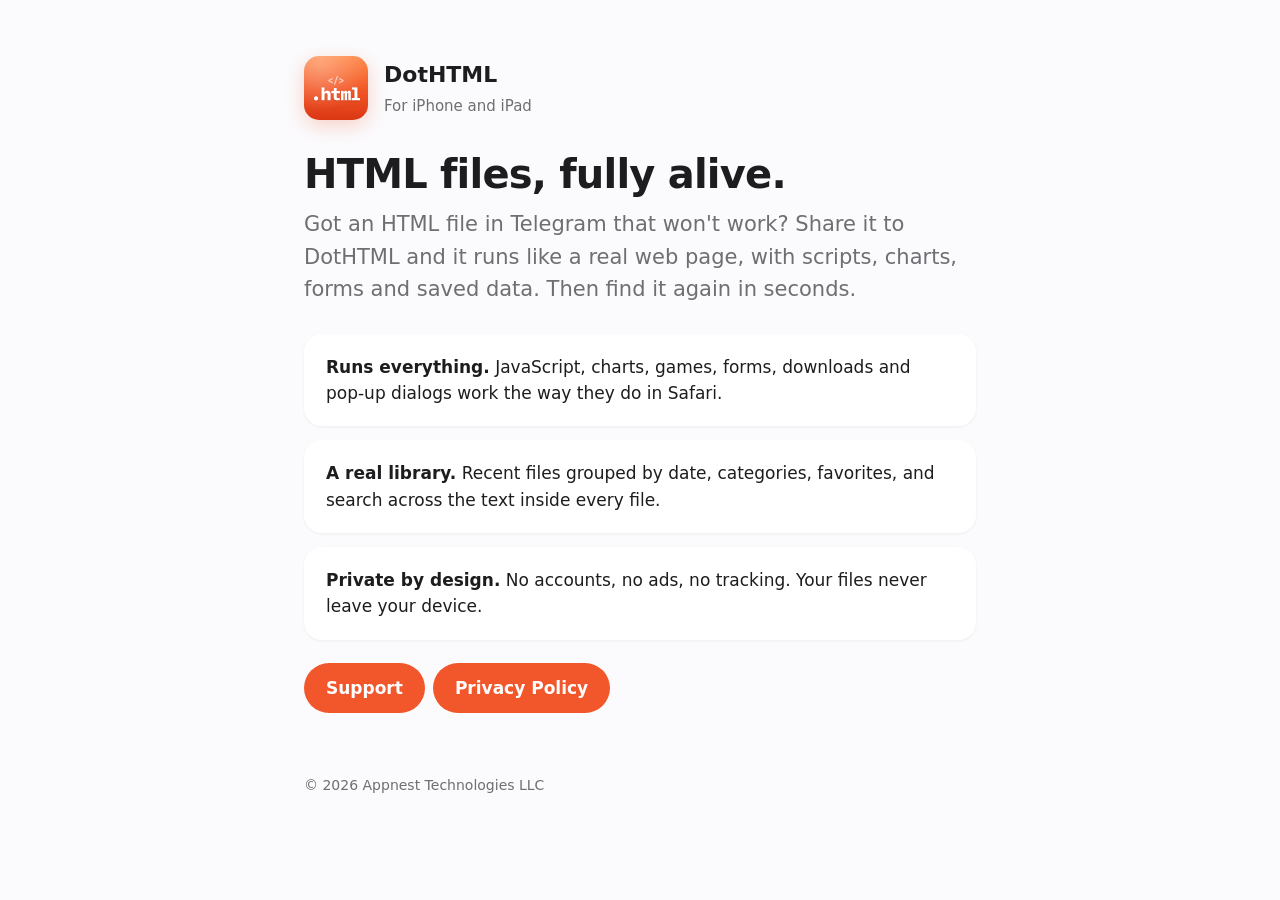
==== index.html @ ebc21157 "DotHTML website: landing, privacy policy, support Co-Authored-By: Claude Opus 5.5 <noreply@anthropic" ====
<!DOCTYPE html>
<html lang="en"><head><meta charset="utf-8"><meta name="viewport" content="width=device-width, initial-scale=1">
<title>DotHTML — Open HTML files on iPhone and iPad</title>
<meta name="description" content="DotHTML opens HTML files from Telegram, Files and Mail and runs them like a real browser: scripts, charts, forms and all.">
<link rel="stylesheet" href="style.css"><link rel="icon" href="icon.png"></head>
<body><main>
<header><img src="icon.png" alt=""><div><b>DotHTML</b><span>For iPhone and iPad</span></div></header>
<h1>HTML files, fully alive.</h1>
<p class="lead">Got an HTML file in Telegram that won't work? Share it to DotHTML and it runs like a real web page, with scripts, charts, forms and saved data. Then find it again in seconds.</p>
<div class="card"><b>Runs everything.</b> JavaScript, charts, games, forms, downloads and pop-up dialogs work the way they do in Safari.</div>
<div class="card"><b>A real library.</b> Recent files grouped by date, categories, favorites, and search across the text inside every file.</div>
<div class="card"><b>Private by design.</b> No accounts, no ads, no tracking. Your files never leave your device.</div>
<p><a class="btn" href="support/">Support</a><a class="btn" href="privacy/">Privacy Policy</a></p>
<footer>© 2026 Appnest Technologies LLC</footer>
</main></body></html>
---- style.css ----
:root{--accent:#f2562b;--text:#1d1d1f;--muted:#6e6e73;--bg:#fbfbfd;--card:#fff}
@media (prefers-color-scheme:dark){:root{--accent:#ff6a3a;--text:#f5f5f7;--muted:#a1a1a6;--bg:#000;--card:#1c1c1e}}
*{box-sizing:border-box}body{margin:0;font:17px/1.55 -apple-system,BlinkMacSystemFont,"SF Pro Text",system-ui,sans-serif;color:var(--text);background:var(--bg)}
main{max-width:720px;margin:0 auto;padding:56px 24px 80px}a{color:var(--accent)}
header{display:flex;align-items:center;gap:16px;margin-bottom:32px}header img{width:64px;height:64px;border-radius:15px;box-shadow:0 6px 20px #f2562b40}
header a{text-decoration:none;color:inherit}header b{font-size:22px;display:block}header span{color:var(--muted);font-size:15px}
h1{font-size:40px;line-height:1.1;letter-spacing:-.02em;margin:0 0 12px}h2{font-size:22px;margin:36px 0 8px}p.lead{font-size:21px;color:var(--muted);margin:0 0 28px}
.card{background:var(--card);border-radius:18px;padding:20px 22px;margin:14px 0;box-shadow:0 1px 3px #0000000f}
.btn{display:inline-block;background:var(--accent);color:#fff;text-decoration:none;font-weight:600;padding:12px 22px;border-radius:999px;margin:6px 8px 6px 0}
footer{margin-top:56px;color:var(--muted);font-size:14px}footer a{color:var(--muted)}
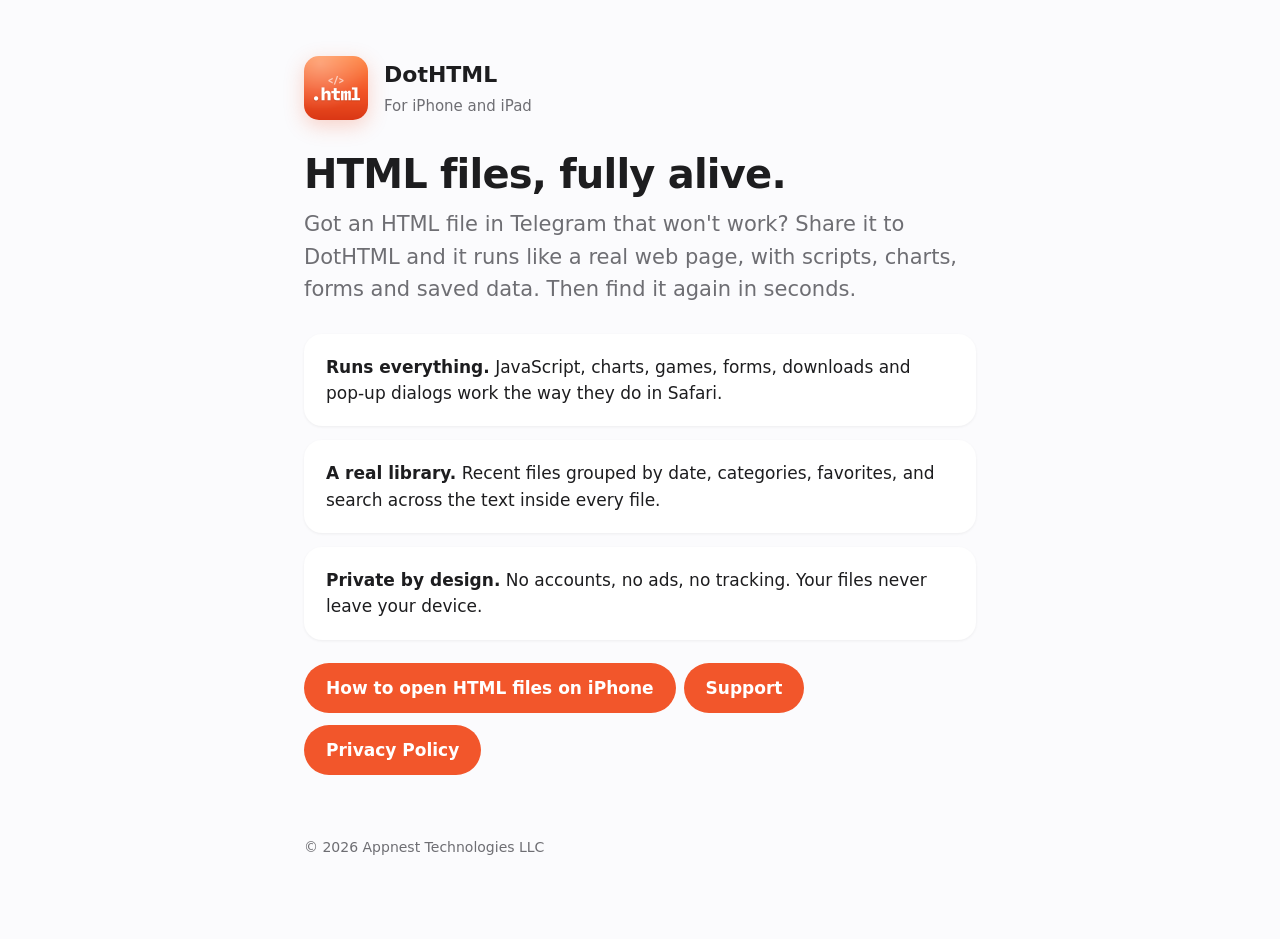
==== commit 6c37e03e: "Add help article: how to open HTML files on iPhone and iPad; sitemap Co-Authored-By: Claude Opus 5.5" ====
--- a/index.html
+++ b/index.html
@@ -1,6 +1,7 @@
 <!DOCTYPE html>
 <html lang="en"><head><meta charset="utf-8"><meta name="viewport" content="width=device-width, initial-scale=1">
 <title>DotHTML — Open HTML files on iPhone and iPad</title>
+<link rel="canonical" href="https://appnest-tech.github.io/dothtml/">
 <meta name="description" content="DotHTML opens HTML files from Telegram, Files and Mail and runs them like a real browser: scripts, charts, forms and all.">
 <link rel="stylesheet" href="style.css"><link rel="icon" href="icon.png"></head>
 <body><main>
@@ -10,6 +11,6 @@
 <div class="card"><b>Runs everything.</b> JavaScript, charts, games, forms, downloads and pop-up dialogs work the way they do in Safari.</div>
 <div class="card"><b>A real library.</b> Recent files grouped by date, categories, favorites, and search across the text inside every file.</div>
 <div class="card"><b>Private by design.</b> No accounts, no ads, no tracking. Your files never leave your device.</div>
-<p><a class="btn" href="support/">Support</a><a class="btn" href="privacy/">Privacy Policy</a></p>
+<p><a class="btn" href="help/open-html-files-on-iphone/">How to open HTML files on iPhone</a><a class="btn" href="support/">Support</a><a class="btn" href="privacy/">Privacy Policy</a></p>
 <footer>© 2026 Appnest Technologies LLC</footer>
 </main></body></html>
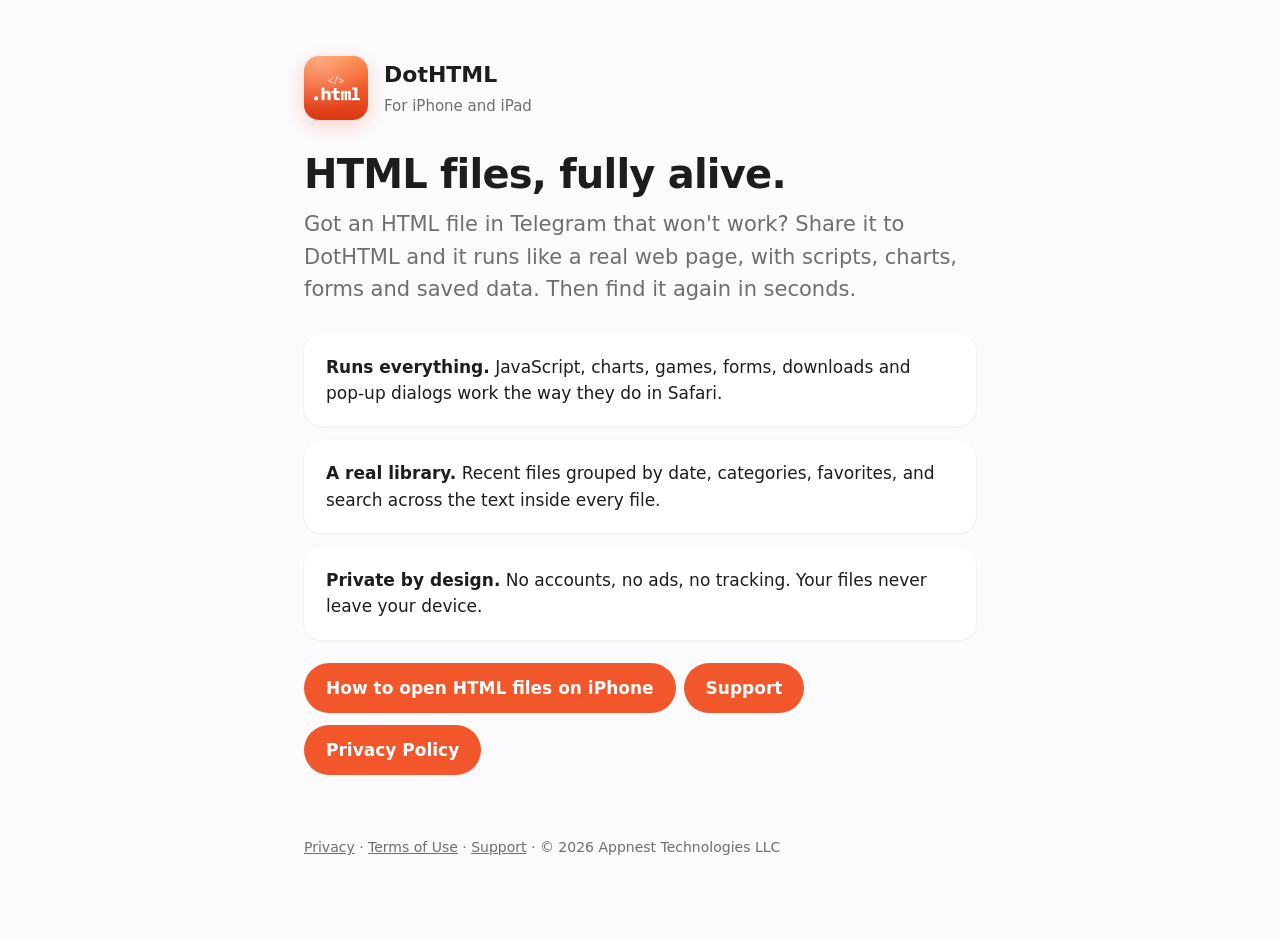
==== commit 1b2878d7: "Terms of Use; privacy policy for 1.1 (server features, account, processors, deletion); footers and s" ====
--- a/index.html
+++ b/index.html
@@ -1,7 +1,7 @@
 <!DOCTYPE html>
 <html lang="en"><head><meta charset="utf-8"><meta name="viewport" content="width=device-width, initial-scale=1">
 <title>DotHTML — Open HTML files on iPhone and iPad</title>
-<link rel="canonical" href="https://appnest-tech.github.io/dothtml/">
+<link rel="canonical" href="https://dothtml.app/">
 <meta name="description" content="DotHTML opens HTML files from Telegram, Files and Mail and runs them like a real browser: scripts, charts, forms and all.">
 <link rel="stylesheet" href="style.css"><link rel="icon" href="icon.png"></head>
 <body><main>
@@ -12,5 +12,5 @@
 <div class="card"><b>A real library.</b> Recent files grouped by date, categories, favorites, and search across the text inside every file.</div>
 <div class="card"><b>Private by design.</b> No accounts, no ads, no tracking. Your files never leave your device.</div>
 <p><a class="btn" href="help/open-html-files-on-iphone/">How to open HTML files on iPhone</a><a class="btn" href="support/">Support</a><a class="btn" href="privacy/">Privacy Policy</a></p>
-<footer>© 2026 Appnest Technologies LLC</footer>
+<footer><a href="privacy/">Privacy</a> · <a href="terms/">Terms of Use</a> · <a href="support/">Support</a> · © 2026 Appnest Technologies LLC</footer>
 </main></body></html>
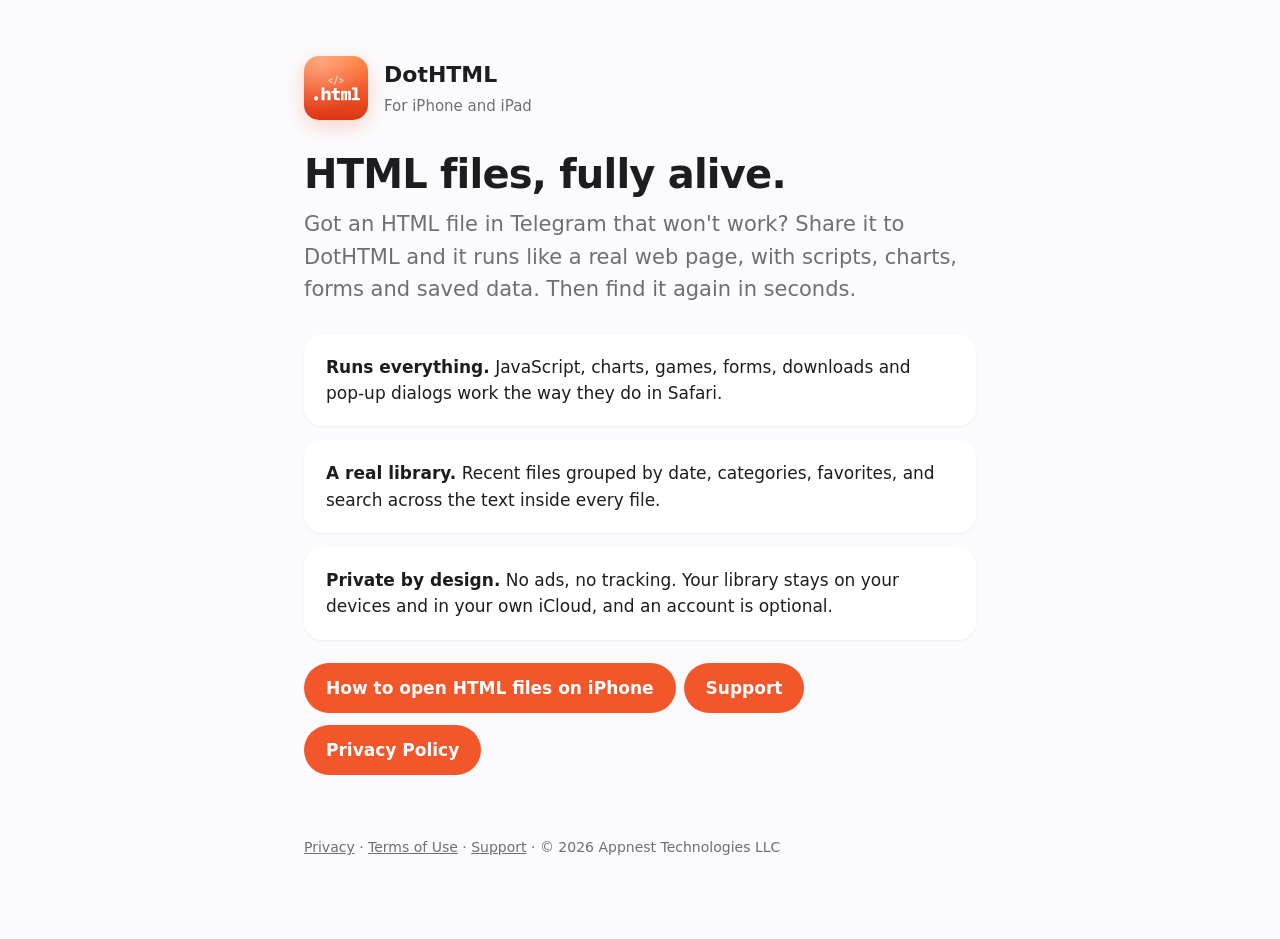
==== commit 0c69d7cf: "Home page: no more 'no accounts, files never leave your device' Co-Authored-By: Claude Opus 5.5 <nor" ====
--- a/index.html
+++ b/index.html
@@ -10,7 +10,7 @@
 <p class="lead">Got an HTML file in Telegram that won't work? Share it to DotHTML and it runs like a real web page, with scripts, charts, forms and saved data. Then find it again in seconds.</p>
 <div class="card"><b>Runs everything.</b> JavaScript, charts, games, forms, downloads and pop-up dialogs work the way they do in Safari.</div>
 <div class="card"><b>A real library.</b> Recent files grouped by date, categories, favorites, and search across the text inside every file.</div>
-<div class="card"><b>Private by design.</b> No accounts, no ads, no tracking. Your files never leave your device.</div>
+<div class="card"><b>Private by design.</b> No ads, no tracking. Your library stays on your devices and in your own iCloud, and an account is optional.</div>
 <p><a class="btn" href="help/open-html-files-on-iphone/">How to open HTML files on iPhone</a><a class="btn" href="support/">Support</a><a class="btn" href="privacy/">Privacy Policy</a></p>
 <footer><a href="privacy/">Privacy</a> · <a href="terms/">Terms of Use</a> · <a href="support/">Support</a> · © 2026 Appnest Technologies LLC</footer>
 </main></body></html>
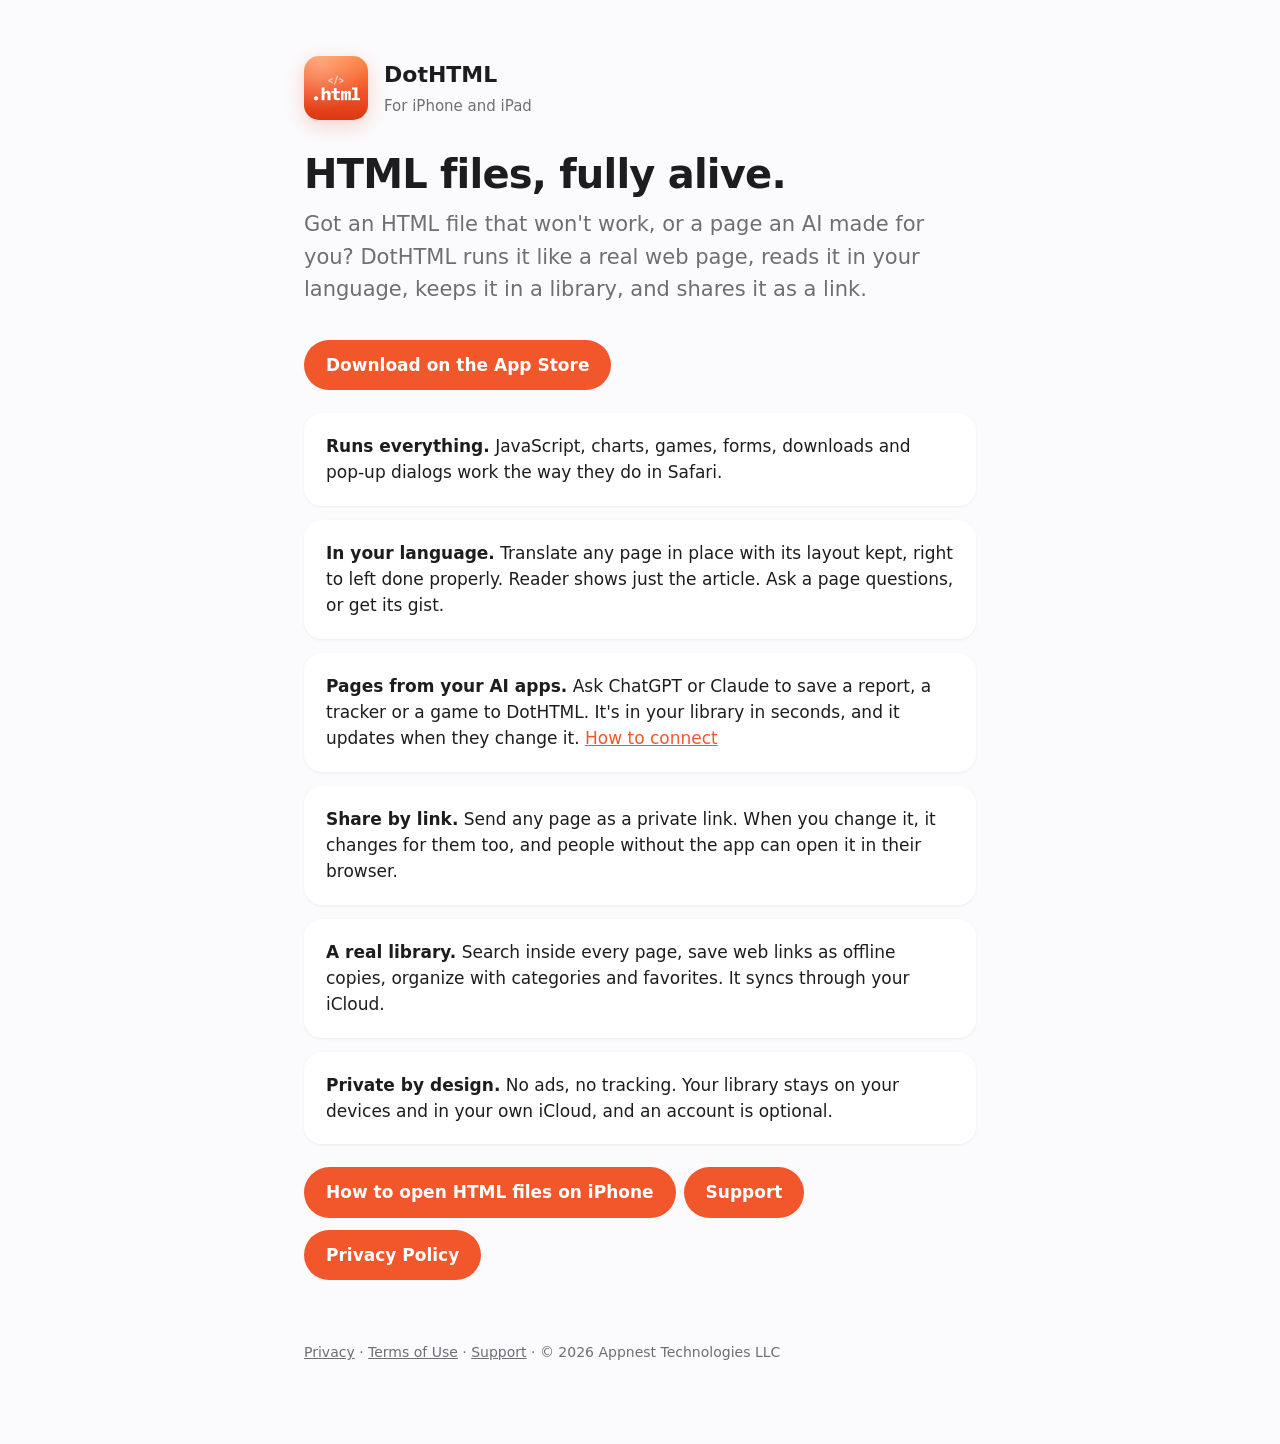
==== commit 926d4668: "Home page for 1.1 (publish with the release): translation, AI apps, sharing by link, App Store butto" ====
--- a/index.html
+++ b/index.html
@@ -1,15 +1,19 @@
 <!DOCTYPE html>
 <html lang="en"><head><meta charset="utf-8"><meta name="viewport" content="width=device-width, initial-scale=1">
-<title>DotHTML — Open HTML files on iPhone and iPad</title>
+<title>DotHTML — Open, read and share HTML files on iPhone and iPad</title>
 <link rel="canonical" href="https://dothtml.app/">
-<meta name="description" content="DotHTML opens HTML files from Telegram, Files and Mail and runs them like a real browser: scripts, charts, forms and all.">
+<meta name="description" content="DotHTML opens HTML files like a real browser, translates them into your language, keeps the pages ChatGPT and Claude make, and shares any page as a link that stays up to date.">
 <link rel="stylesheet" href="style.css"><link rel="icon" href="icon.png"></head>
 <body><main>
 <header><img src="icon.png" alt=""><div><b>DotHTML</b><span>For iPhone and iPad</span></div></header>
 <h1>HTML files, fully alive.</h1>
-<p class="lead">Got an HTML file in Telegram that won't work? Share it to DotHTML and it runs like a real web page, with scripts, charts, forms and saved data. Then find it again in seconds.</p>
+<p class="lead">Got an HTML file that won't work, or a page an AI made for you? DotHTML runs it like a real web page, reads it in your language, keeps it in a library, and shares it as a link.</p>
+<p><a class="btn" href="https://apps.apple.com/app/id6824261500">Download on the App Store</a></p>
 <div class="card"><b>Runs everything.</b> JavaScript, charts, games, forms, downloads and pop-up dialogs work the way they do in Safari.</div>
-<div class="card"><b>A real library.</b> Recent files grouped by date, categories, favorites, and search across the text inside every file.</div>
+<div class="card"><b>In your language.</b> Translate any page in place with its layout kept, right to left done properly. Reader shows just the article. Ask a page questions, or get its gist.</div>
+<div class="card"><b>Pages from your AI apps.</b> Ask ChatGPT or Claude to save a report, a tracker or a game to DotHTML. It's in your library in seconds, and it updates when they change it. <a href="connect">How to connect</a></div>
+<div class="card"><b>Share by link.</b> Send any page as a private link. When you change it, it changes for them too, and people without the app can open it in their browser.</div>
+<div class="card"><b>A real library.</b> Search inside every page, save web links as offline copies, organize with categories and favorites. It syncs through your iCloud.</div>
 <div class="card"><b>Private by design.</b> No ads, no tracking. Your library stays on your devices and in your own iCloud, and an account is optional.</div>
 <p><a class="btn" href="help/open-html-files-on-iphone/">How to open HTML files on iPhone</a><a class="btn" href="support/">Support</a><a class="btn" href="privacy/">Privacy Policy</a></p>
 <footer><a href="privacy/">Privacy</a> · <a href="terms/">Terms of Use</a> · <a href="support/">Support</a> · © 2026 Appnest Technologies LLC</footer>
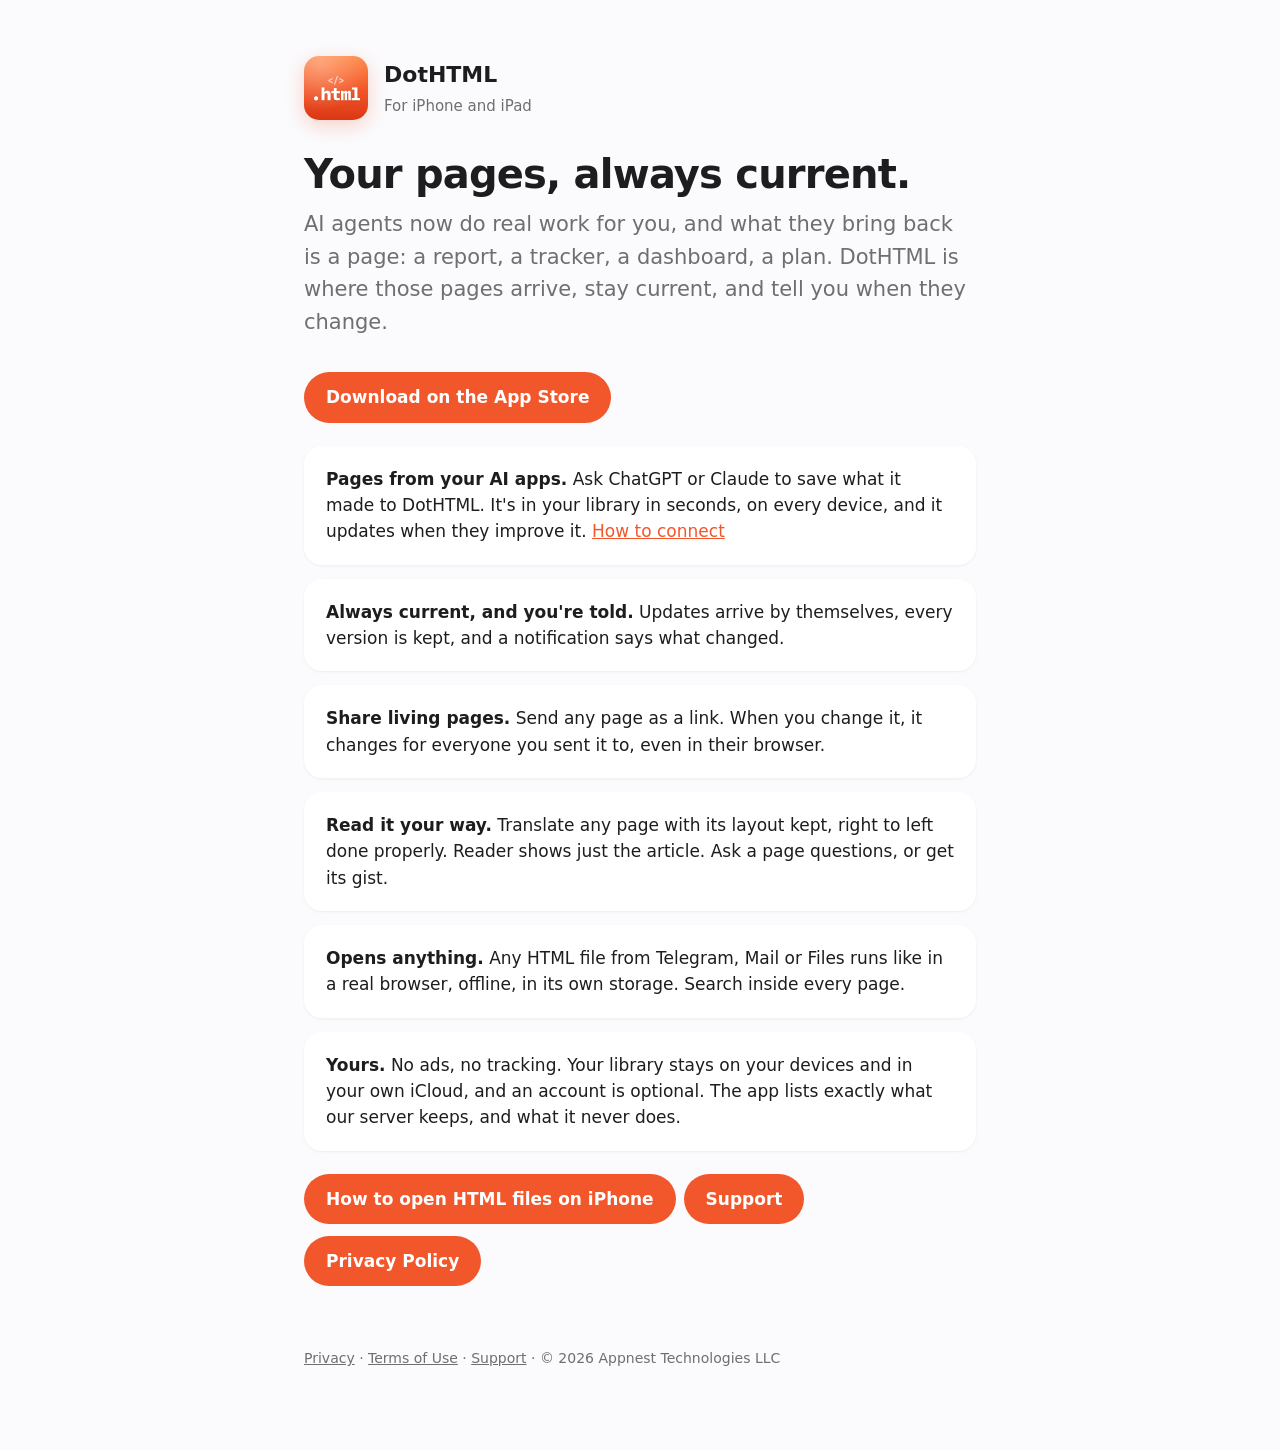
==== commit ebc92423: "Home page for 1.1 from the positioning: your pages, always current Co-Authored-By: Claude Opus 5.5 <" ====
--- a/index.html
+++ b/index.html
@@ -1,20 +1,20 @@
 <!DOCTYPE html>
 <html lang="en"><head><meta charset="utf-8"><meta name="viewport" content="width=device-width, initial-scale=1">
-<title>DotHTML — Open, read and share HTML files on iPhone and iPad</title>
+<title>DotHTML — Your AI's pages, always current</title>
 <link rel="canonical" href="https://dothtml.app/">
-<meta name="description" content="DotHTML opens HTML files like a real browser, translates them into your language, keeps the pages ChatGPT and Claude make, and shares any page as a link that stays up to date.">
+<meta name="description" content="DotHTML is where the reports, trackers and plans your AI agents and other people make for you arrive, stay current, and tell you when they change. Share them as living links, read them in your language, and open any HTML file like a real browser.">
 <link rel="stylesheet" href="style.css"><link rel="icon" href="icon.png"></head>
 <body><main>
 <header><img src="icon.png" alt=""><div><b>DotHTML</b><span>For iPhone and iPad</span></div></header>
-<h1>HTML files, fully alive.</h1>
-<p class="lead">Got an HTML file that won't work, or a page an AI made for you? DotHTML runs it like a real web page, reads it in your language, keeps it in a library, and shares it as a link.</p>
+<h1>Your pages, always current.</h1>
+<p class="lead">AI agents now do real work for you, and what they bring back is a page: a report, a tracker, a dashboard, a plan. DotHTML is where those pages arrive, stay current, and tell you when they change.</p>
 <p><a class="btn" href="https://apps.apple.com/app/id6824261500">Download on the App Store</a></p>
-<div class="card"><b>Runs everything.</b> JavaScript, charts, games, forms, downloads and pop-up dialogs work the way they do in Safari.</div>
-<div class="card"><b>In your language.</b> Translate any page in place with its layout kept, right to left done properly. Reader shows just the article. Ask a page questions, or get its gist.</div>
-<div class="card"><b>Pages from your AI apps.</b> Ask ChatGPT or Claude to save a report, a tracker or a game to DotHTML. It's in your library in seconds, and it updates when they change it. <a href="connect">How to connect</a></div>
-<div class="card"><b>Share by link.</b> Send any page as a private link. When you change it, it changes for them too, and people without the app can open it in their browser.</div>
-<div class="card"><b>A real library.</b> Search inside every page, save web links as offline copies, organize with categories and favorites. It syncs through your iCloud.</div>
-<div class="card"><b>Private by design.</b> No ads, no tracking. Your library stays on your devices and in your own iCloud, and an account is optional.</div>
+<div class="card"><b>Pages from your AI apps.</b> Ask ChatGPT or Claude to save what it made to DotHTML. It's in your library in seconds, on every device, and it updates when they improve it. <a href="connect">How to connect</a></div>
+<div class="card"><b>Always current, and you're told.</b> Updates arrive by themselves, every version is kept, and a notification says what changed.</div>
+<div class="card"><b>Share living pages.</b> Send any page as a link. When you change it, it changes for everyone you sent it to, even in their browser.</div>
+<div class="card"><b>Read it your way.</b> Translate any page with its layout kept, right to left done properly. Reader shows just the article. Ask a page questions, or get its gist.</div>
+<div class="card"><b>Opens anything.</b> Any HTML file from Telegram, Mail or Files runs like in a real browser, offline, in its own storage. Search inside every page.</div>
+<div class="card"><b>Yours.</b> No ads, no tracking. Your library stays on your devices and in your own iCloud, and an account is optional. The app lists exactly what our server keeps, and what it never does.</div>
 <p><a class="btn" href="help/open-html-files-on-iphone/">How to open HTML files on iPhone</a><a class="btn" href="support/">Support</a><a class="btn" href="privacy/">Privacy Policy</a></p>
 <footer><a href="privacy/">Privacy</a> · <a href="terms/">Terms of Use</a> · <a href="support/">Support</a> · © 2026 Appnest Technologies LLC</footer>
 </main></body></html>
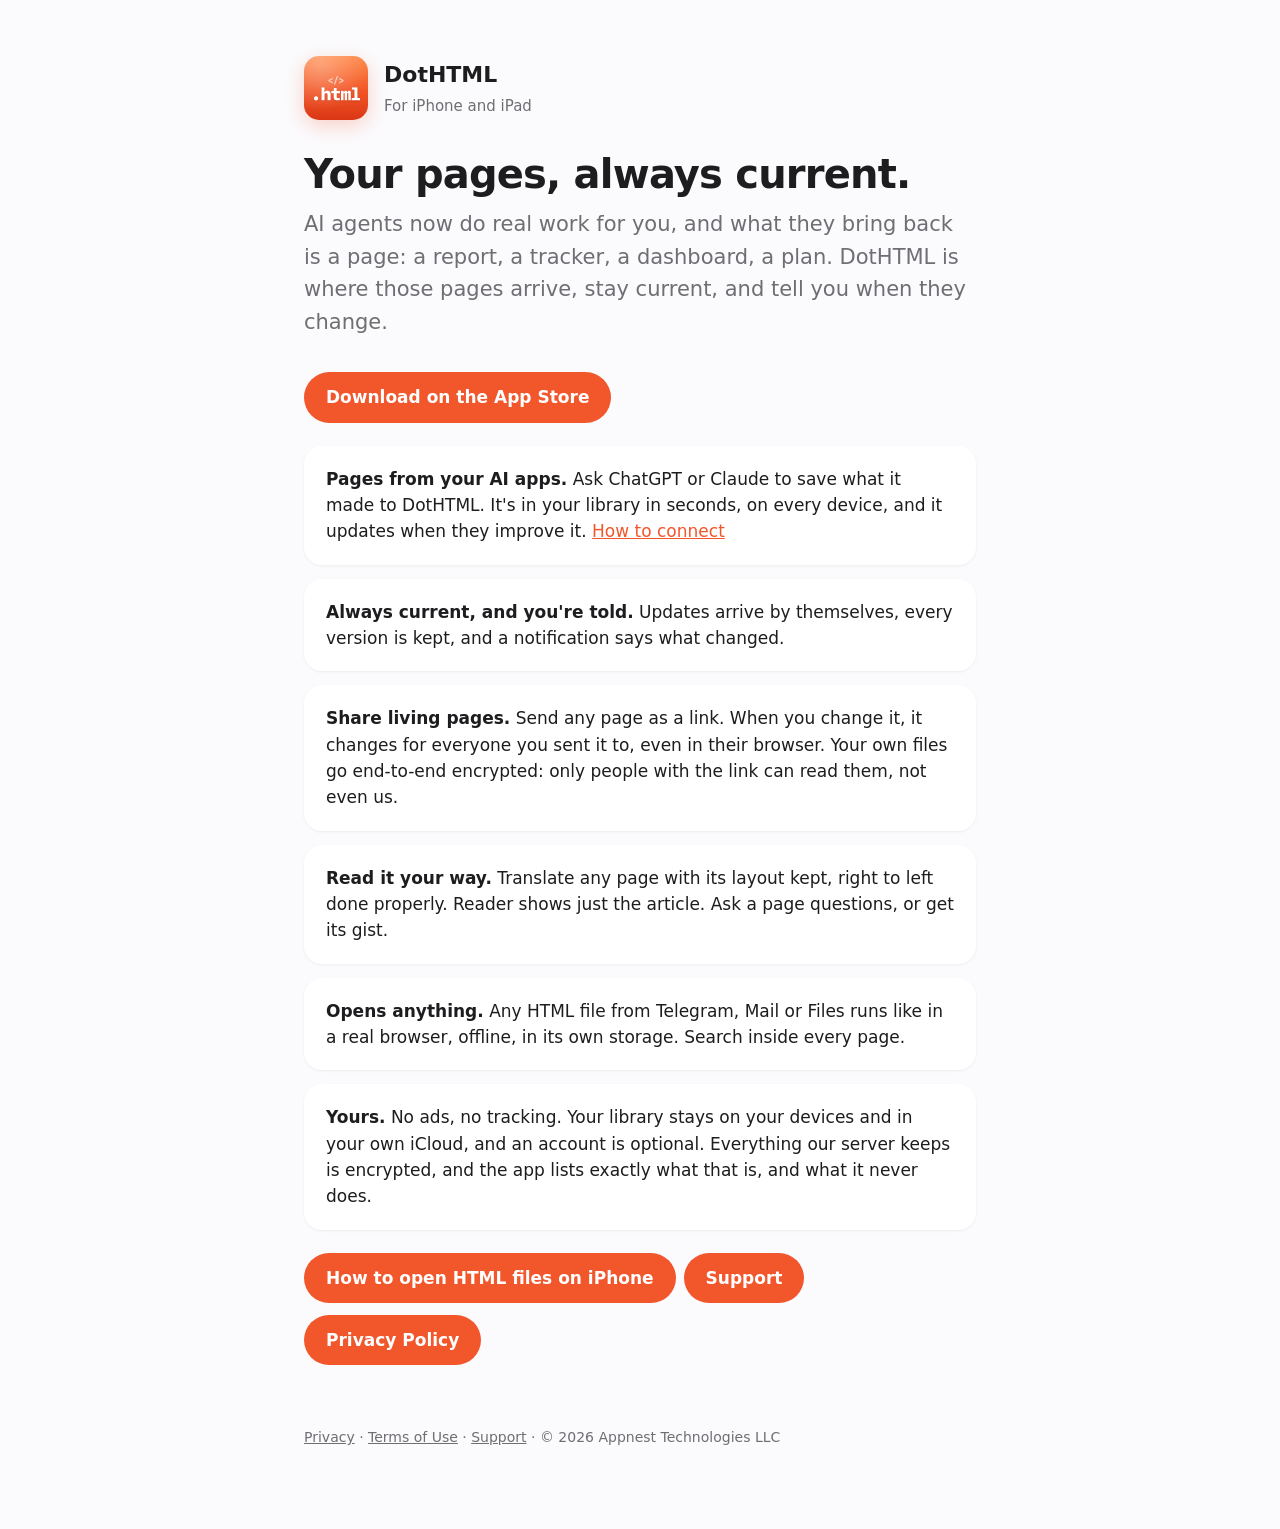
==== commit a8c7efde: "1.1 home: end-to-end encrypted links, everything on the server encrypted Co-Authored-By: Claude Opus" ====
--- a/index.html
+++ b/index.html
@@ -11,10 +11,10 @@
 <p><a class="btn" href="https://apps.apple.com/app/id6824261500">Download on the App Store</a></p>
 <div class="card"><b>Pages from your AI apps.</b> Ask ChatGPT or Claude to save what it made to DotHTML. It's in your library in seconds, on every device, and it updates when they improve it. <a href="connect">How to connect</a></div>
 <div class="card"><b>Always current, and you're told.</b> Updates arrive by themselves, every version is kept, and a notification says what changed.</div>
-<div class="card"><b>Share living pages.</b> Send any page as a link. When you change it, it changes for everyone you sent it to, even in their browser.</div>
+<div class="card"><b>Share living pages.</b> Send any page as a link. When you change it, it changes for everyone you sent it to, even in their browser. Your own files go end-to-end encrypted: only people with the link can read them, not even us.</div>
 <div class="card"><b>Read it your way.</b> Translate any page with its layout kept, right to left done properly. Reader shows just the article. Ask a page questions, or get its gist.</div>
 <div class="card"><b>Opens anything.</b> Any HTML file from Telegram, Mail or Files runs like in a real browser, offline, in its own storage. Search inside every page.</div>
-<div class="card"><b>Yours.</b> No ads, no tracking. Your library stays on your devices and in your own iCloud, and an account is optional. The app lists exactly what our server keeps, and what it never does.</div>
+<div class="card"><b>Yours.</b> No ads, no tracking. Your library stays on your devices and in your own iCloud, and an account is optional. Everything our server keeps is encrypted, and the app lists exactly what that is, and what it never does.</div>
 <p><a class="btn" href="help/open-html-files-on-iphone/">How to open HTML files on iPhone</a><a class="btn" href="support/">Support</a><a class="btn" href="privacy/">Privacy Policy</a></p>
 <footer><a href="privacy/">Privacy</a> · <a href="terms/">Terms of Use</a> · <a href="support/">Support</a> · © 2026 Appnest Technologies LLC</footer>
 </main></body></html>
